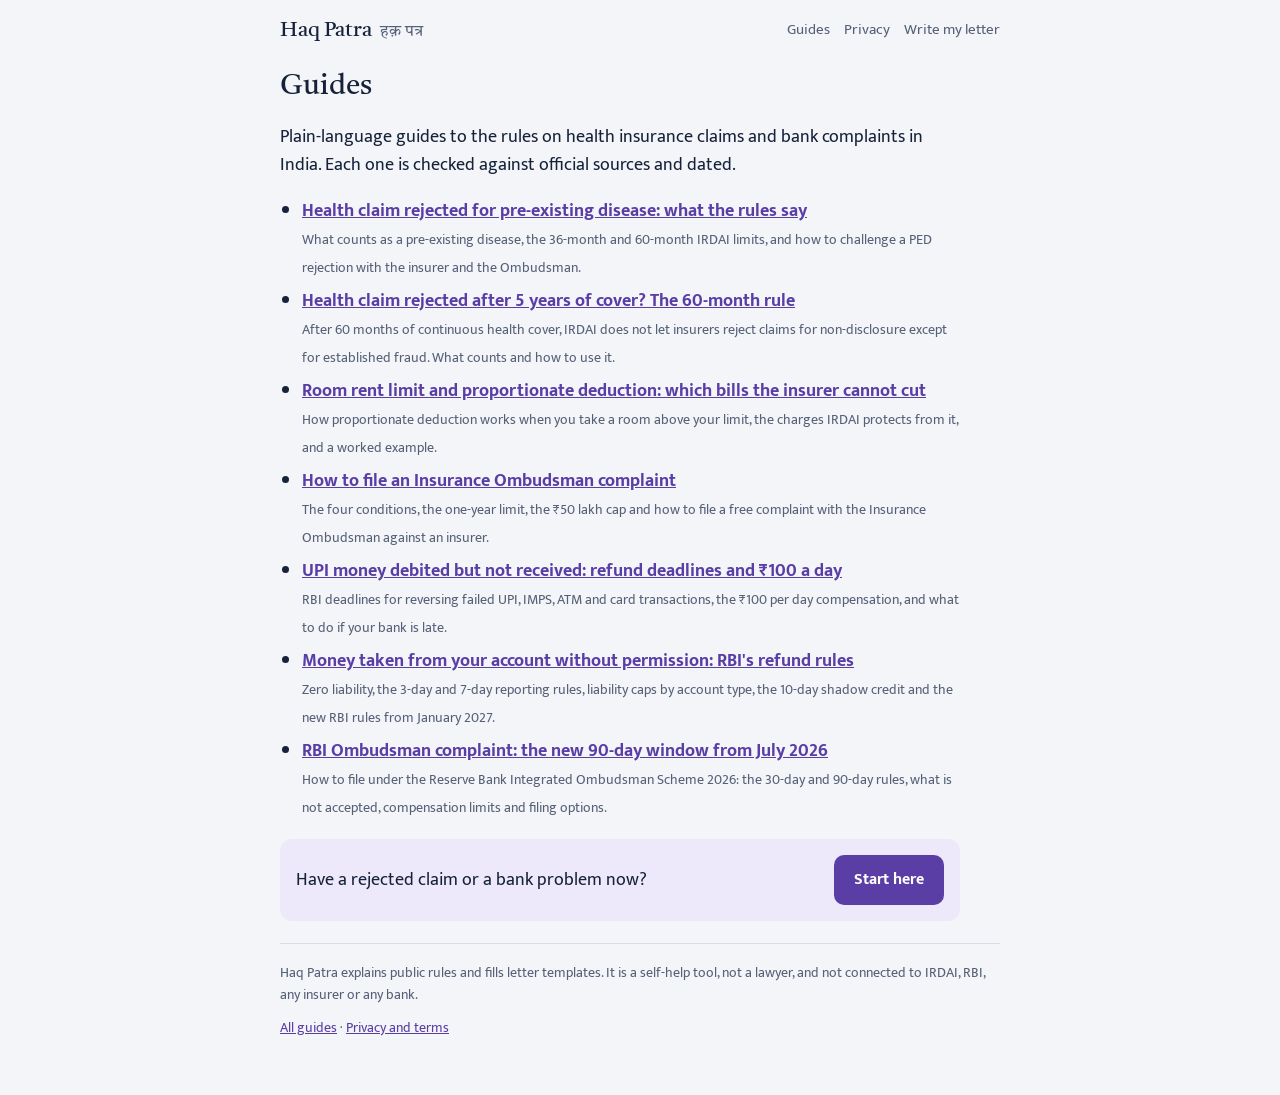
==== public/guides/index.html @ ac9f7f80 "source repo import" ====
<!doctype html>
<html lang="en">
<head>
<meta charset="utf-8">
<meta name="viewport" content="width=device-width, initial-scale=1, viewport-fit=cover">
<title>Haq Patra Guides</title>
<meta name="claude:viewport-fit-sides" content="cover">
<meta name="description" content="Plain-language guides to health insurance claim rejections, the Insurance Ombudsman, failed UPI payments, fraud debits and the RBI Ombudsman in India.">
<link rel="canonical" href="https://haqpatra.pages.dev/guides/">
<meta property="og:title" content="Haq Patra Guides">
<meta property="og:description" content="Plain-language guides to health insurance claim rejections, the Insurance Ombudsman, failed UPI payments, fraud debits and the RBI Ombudsman in India.">
<meta property="og:type" content="article">
<meta property="og:url" content="https://haqpatra.pages.dev/guides/">
<link rel="preconnect" href="https://fonts.googleapis.com">
<link rel="stylesheet" href="https://fonts.googleapis.com/css2?family=Mukta:wght@400;500;700&family=Tiro+Devanagari+Hindi&display=swap">
<link rel="stylesheet" href="../assets/app.css">
<style>
.g{display:flex;flex-direction:column;gap:18px;max-width:68ch}
.g h1{font-size:1.8rem}
.g h2{font-size:1.3rem;margin-top:8px}
.g ul,.g ol{margin:0;padding-left:22px;display:grid;gap:6px}
.g .answer{background:var(--sheet);border:1px solid var(--line);border-left:4px solid var(--stamp);border-radius:8px;padding:14px 16px;display:grid;gap:6px}
.g .cta{background:var(--stamp-soft);border-radius:12px;padding:16px;display:flex;flex-wrap:wrap;gap:12px;align-items:center;justify-content:space-between}
.g blockquote{margin:0;padding:10px 16px;border-left:3px solid var(--line);color:var(--muted)}
.g .tablewrap{overflow-x:auto}
.g table{border-collapse:collapse;width:100%;font-size:.95rem;background:var(--sheet)}
.g th,.g td{border:1px solid var(--line);padding:8px 10px;text-align:left;vertical-align:top}
.g .num td:nth-child(n+2),.g .num th:nth-child(n+2){font-variant-numeric:tabular-nums;white-space:nowrap}
.g .note{font-size:.92rem}
.g .hi{background:var(--sheet);border:1px solid var(--line);border-radius:10px;padding:14px 16px;display:grid;gap:6px}
.g .stampline{font-size:.85rem;color:var(--muted)}
.g .crumbs{font-size:.9rem;color:var(--muted)}
.g .sources ol{font-size:.88rem}
</style>
</head>
<body>
<div class="wrap">
  <div class="topbar">
    <a class="brand" href="../">Haq Patra<small>हक़ पत्र</small></a>
    <nav aria-label="Site"><a href="../guides/">Guides</a><a href="../privacy.html">Privacy</a><a href="../">Write my letter</a></nav>
  </div>
  <main class="g">
    <h1>Guides</h1>
    <p>Plain-language guides to the rules on health insurance claims and bank complaints in India. Each one is checked against official sources and dated.</p>
    <ul><li><a href="pre-existing-disease-claim-rejected.html"><b>Health claim rejected for pre-existing disease: what the rules say</b></a><br><span class="muted small">What counts as a pre-existing disease, the 36-month and 60-month IRDAI limits, and how to challenge a PED rejection with the insurer and the Ombudsman.</span></li><li><a href="claim-rejected-after-5-years.html"><b>Health claim rejected after 5 years of cover? The 60-month rule</b></a><br><span class="muted small">After 60 months of continuous health cover, IRDAI does not let insurers reject claims for non-disclosure except for established fraud. What counts and how to use it.</span></li><li><a href="room-rent-proportionate-deduction.html"><b>Room rent limit and proportionate deduction: which bills the insurer cannot cut</b></a><br><span class="muted small">How proportionate deduction works when you take a room above your limit, the charges IRDAI protects from it, and a worked example.</span></li><li><a href="insurance-ombudsman-complaint.html"><b>How to file an Insurance Ombudsman complaint</b></a><br><span class="muted small">The four conditions, the one-year limit, the ₹50 lakh cap and how to file a free complaint with the Insurance Ombudsman against an insurer.</span></li><li><a href="upi-money-debited-not-credited.html"><b>UPI money debited but not received: refund deadlines and ₹100 a day</b></a><br><span class="muted small">RBI deadlines for reversing failed UPI, IMPS, ATM and card transactions, the ₹100 per day compensation, and what to do if your bank is late.</span></li><li><a href="unauthorised-transaction-refund.html"><b>Money taken from your account without permission: RBI&#x27;s refund rules</b></a><br><span class="muted small">Zero liability, the 3-day and 7-day reporting rules, liability caps by account type, the 10-day shadow credit and the new RBI rules from January 2027.</span></li><li><a href="rbi-ombudsman-complaint.html"><b>RBI Ombudsman complaint: the new 90-day window from July 2026</b></a><br><span class="muted small">How to file under the Reserve Bank Integrated Ombudsman Scheme 2026: the 30-day and 90-day rules, what is not accepted, compensation limits and filing options.</span></li></ul>
    <div class="cta"><p>Have a rejected claim or a bank problem now?</p><a class="btn" href="../index.html">Start here</a></div>
  </main>
  <footer class="fine">
    <p>Haq Patra explains public rules and fills letter templates. It is a self-help tool, not a lawyer, and not connected to IRDAI, RBI, any insurer or any bank.</p>
    <p><a href="../guides/">All guides</a> · <a href="../privacy.html">Privacy and terms</a><span data-contact> · Contact: <span class="contact-email"></span></span></p>
  </footer>
</div>
<script src="../assets/site.js" defer></script>
</body>
</html>
---- public/assets/app.css ----
/* Layout: one calm column like a sheet of letter paper; a violet rubber-stamp accent marks dates and actions */
:root{
  --paper:#F3F5F8; --sheet:#FFFFFF; --ink:#16223A; --muted:#566178; --line:#D7DDE7;
  --stamp:#5A3EA6; --stamp-soft:#EEE9FA; --ok:#1D7246; --ok-soft:#E2F2E9; --warn:#8C5800; --warn-soft:#FBEFD9;
  --stop:#B0261E; --stop-soft:#FBE5E3; --rule:#E8C7C4; --focus:#1A56DB;
  --f-display:"Tiro Devanagari Hindi", Georgia, "Noto Serif Devanagari", serif;
  --f-body:"Mukta","Noto Sans Bengali","Noto Sans Tamil","Noto Sans Telugu","Noto Sans Gujarati","Noto Sans Kannada","Noto Sans Devanagari",system-ui,-apple-system,"Segoe UI",sans-serif;
  --f-mono:"IBM Plex Mono",ui-monospace,Menlo,Consolas,monospace;
}
@media (prefers-color-scheme: dark){:root:not([data-theme="light"]){
  --paper:#0F141D; --sheet:#171E2B; --ink:#E6EAF2; --muted:#9DA6B8; --line:#2C3548;
  --stamp:#B09DF3; --stamp-soft:#262040; --ok:#64C995; --ok-soft:#16291F; --warn:#E4B456; --warn-soft:#2C2312;
  --stop:#F38C83; --stop-soft:#351A19; --rule:#4B2D2D; --focus:#8AB4F8; color-scheme:dark}}
:root[data-theme="dark"]{
  --paper:#0F141D; --sheet:#171E2B; --ink:#E6EAF2; --muted:#9DA6B8; --line:#2C3548;
  --stamp:#B09DF3; --stamp-soft:#262040; --ok:#64C995; --ok-soft:#16291F; --warn:#E4B456; --warn-soft:#2C2312;
  --stop:#F38C83; --stop-soft:#351A19; --rule:#4B2D2D; --focus:#8AB4F8; color-scheme:dark}
*{box-sizing:border-box}
html{-webkit-text-size-adjust:100%}
body{margin:0;background:var(--paper);color:var(--ink);font-family:var(--f-body);font-size:17.5px;line-height:1.6;
  padding-left:max(16px, env(safe-area-inset-left, 0px));padding-right:max(16px, env(safe-area-inset-right, 0px))}
[hidden]{display:none!important}
.wrap{max-width:720px;margin:0 auto;padding-block:14px 56px;display:flex;flex-direction:column;gap:22px}
h1,h2,h3{line-height:1.25;text-wrap:balance;margin:0}
h1{font-family:var(--f-display);font-weight:400;font-size:1.95rem}
h2{font-family:var(--f-display);font-weight:400;font-size:1.5rem}
h3{font-size:1.1rem;font-weight:700}
p{margin:0}
a{color:var(--stamp)}
.sr{position:absolute!important;width:1px;height:1px;overflow:hidden;clip:rect(0 0 0 0);white-space:nowrap}
.muted{color:var(--muted)} .small{font-size:.88rem}
.eyebrow{font-size:.75rem;letter-spacing:.08em;text-transform:uppercase;color:var(--stamp);font-weight:700}
.topbar{display:flex;flex-wrap:wrap;align-items:center;justify-content:space-between;gap:10px 16px}
.brand{font-family:var(--f-display);font-size:1.3rem;color:var(--ink);text-decoration:none;display:flex;align-items:baseline;gap:8px}
.brand small{font-size:1rem;color:var(--muted)}
.topbar nav{display:flex;align-items:center;gap:14px;flex-wrap:wrap}
.topbar nav a{color:var(--muted);text-decoration:none;font-size:.95rem}
.topbar select{font:inherit;font-size:.95rem;padding:6px 10px;border-radius:8px;border:1.5px solid var(--line);background:var(--sheet);color:var(--ink)}
.hero{display:flex;flex-direction:column;gap:12px}
.lead{color:var(--muted);font-size:1.02rem}
.trust{display:flex;flex-wrap:wrap;gap:6px 16px;font-size:.9rem;color:var(--muted)}
.trust span::before{content:"";display:inline-block;width:7px;height:7px;border-radius:50%;background:var(--stamp);margin-right:7px;vertical-align:middle}
.urgent{background:var(--stop-soft);border-radius:10px;padding:12px 14px;font-size:.95rem}
.starts{display:flex;flex-direction:column;gap:12px}
.start{all:unset;box-sizing:border-box;cursor:pointer;display:flex;flex-direction:column;gap:2px;background:var(--sheet);border:1.5px solid var(--line);border-radius:12px;padding:16px 18px;min-height:64px}
.start:hover{border-color:var(--stamp)}
.start-t{font-weight:700;font-size:1.08rem}
.start-d{color:var(--muted);font-size:.93rem}
.start:focus-visible,.choice:focus-visible,.btn:focus-visible,.tab:focus-visible,.linkbtn:focus-visible{outline:3px solid var(--focus);outline-offset:2px}
.check-row{display:flex;gap:10px;align-items:flex-start;font-size:.95rem;cursor:pointer}
.check-row input{width:20px;height:20px;margin-top:3px;accent-color:var(--stamp);flex:none}
.note{background:var(--stamp-soft);border-radius:8px;padding:10px 12px;font-size:.93rem}
.panel{display:flex;flex-direction:column;gap:16px}
.row{display:flex;flex-wrap:wrap;align-items:center;gap:10px}
.row.between{justify-content:space-between}
.row.nav{justify-content:space-between;margin-top:6px}
.btn{all:unset;box-sizing:border-box;cursor:pointer;background:var(--stamp);color:var(--sheet);font-weight:700;padding:12px 20px;border-radius:10px;font-size:1rem;text-align:center;min-height:48px;display:inline-flex;align-items:center;justify-content:center}
.btn.ghost{background:transparent;color:var(--stamp);border:1.5px solid var(--stamp);padding:10.5px 18px}
.btn.small{padding:8px 14px;min-height:40px;font-size:.92rem}
.btn.ghost.small{padding:6.5px 12.5px}
.btn[disabled]{opacity:.55;cursor:progress}
.linkbtn{all:unset;cursor:pointer;color:var(--stamp);text-decoration:underline;font-weight:500}
.linkbtn.small{font-size:.85rem}
.filebtn{align-self:flex-start}
textarea,input,select{font:inherit;font-size:1rem;color:var(--ink);background:var(--sheet);border:1.5px solid var(--line);border-radius:9px;padding:11px 12px;width:100%;min-width:0}
textarea{resize:vertical;line-height:1.5}
input:focus-visible,select:focus-visible,textarea:focus-visible{outline:none;border-color:var(--stamp);box-shadow:0 0 0 3px var(--stamp-soft)}
.consent{border:0;margin:0;padding:0;display:flex;flex-direction:column;gap:8px}
.status{min-height:1.4em;font-size:.95rem;color:var(--muted)}
.hint{font-size:.82rem;color:var(--muted)}
.progress{display:flex;align-items:center;gap:12px;font-size:.85rem;color:var(--muted)}
.progress .bar{flex:1;height:6px;background:var(--line);border-radius:6px;overflow:hidden}
.progress .bar i{display:block;height:100%;background:var(--stamp)}
.choices{display:flex;flex-direction:column;gap:10px}
.choice{all:unset;box-sizing:border-box;cursor:pointer;background:var(--sheet);border:1.5px solid var(--line);border-radius:10px;padding:14px 16px;min-height:52px;font-size:1.02rem}
.choice:hover{border-color:var(--stamp)}
.choice[aria-checked="true"],.choice[aria-pressed="true"]{border-color:var(--stamp);background:var(--stamp-soft);font-weight:700}
.choice.dk{border-style:dashed;color:var(--muted)}
details.where{background:var(--sheet);border:1px solid var(--line);border-radius:10px;padding:10px 14px}
details.where summary{cursor:pointer;color:var(--stamp);font-weight:600}
details.where p{margin-top:8px;font-size:.95rem}
.field{display:flex;flex-direction:column;gap:5px;min-width:0}
.field label{font-weight:600;font-size:.95rem}
.grid{display:grid;grid-template-columns:1fr 1fr;gap:14px}
@media (max-width:560px){.grid{grid-template-columns:1fr}}
.words{font-size:.82rem;color:var(--stamp);min-height:1em}
dl.review{display:grid;grid-template-columns:minmax(0,1fr) minmax(0,1.3fr);gap:8px 14px;margin:0;background:var(--sheet);border:1px solid var(--line);border-radius:10px;padding:14px}
dl.review dt{color:var(--muted);font-size:.9rem}
dl.review dd{margin:0;font-weight:600;overflow-wrap:anywhere}
@media (max-width:480px){dl.review{grid-template-columns:1fr} dl.review dd{margin-bottom:8px}}
.aisum{background:var(--sheet);border:1px solid var(--line);border-left:4px solid var(--stamp);border-radius:8px;padding:12px 14px;display:flex;flex-direction:column;gap:8px}
.checks{display:flex;flex-direction:column;gap:10px}
.check{display:grid;grid-template-columns:auto 1fr;gap:4px 12px;padding:12px 14px;border-radius:10px;background:var(--sheet);border:1px solid var(--line)}
.check .pill{align-self:start;font-size:.7rem;font-weight:700;letter-spacing:.06em;text-transform:uppercase;padding:3px 8px;border-radius:99px;white-space:nowrap}
.check.ok .pill{background:var(--ok-soft);color:var(--ok)} .check.warn .pill{background:var(--warn-soft);color:var(--warn)}
.check.stop .pill{background:var(--stop-soft);color:var(--stop)} .check.info .pill{background:var(--stamp-soft);color:var(--stamp)}
.check p{font-size:.95rem}
.check>div{min-width:0}
.src{font-size:.78rem;color:var(--muted);margin-top:4px}
.src a{color:var(--muted)}
.ladder{list-style:none;margin:0;padding:0;display:flex;flex-direction:column}
.ladder li{display:grid;grid-template-columns:22px 1fr;gap:12px;position:relative;padding-bottom:16px}
.ladder li>div{min-width:0}
.ladder li::before{content:"";position:absolute;left:10px;top:22px;bottom:0;width:2px;background:var(--line)}
.ladder li:last-child::before{display:none}
.dot{width:22px;height:22px;border-radius:50%;border:2px solid var(--line);background:var(--sheet);margin-top:3px}
.ladder li.done .dot{background:var(--ok);border-color:var(--ok)}
.ladder li.now .dot{border-color:var(--stamp);background:var(--stamp-soft);box-shadow:0 0 0 4px var(--stamp-soft)}
.ladder li.missed .dot{border-color:var(--stop);background:var(--stop-soft)}
.step-t{font-weight:700}
.step-d{font-size:.92rem;color:var(--muted)}
.stamp{display:inline-block;font-family:var(--f-mono);font-size:.8rem;font-weight:500;color:var(--stamp);border:1.5px solid var(--stamp);border-radius:4px;padding:0 6px;margin-left:4px;transform:rotate(-1deg);white-space:nowrap}
.ladder li.missed .stamp{color:var(--stop);border-color:var(--stop)}
.ladder li.done .stamp{color:var(--ok);border-color:var(--ok)}
.cal{display:block;font-size:.85rem;margin-top:4px}
.cards{display:grid;grid-template-columns:1fr;gap:12px}
.ccard{background:var(--sheet);border:1px solid var(--line);border-radius:12px;padding:14px 16px;display:flex;flex-direction:column;gap:6px;min-width:0}
.cstep{font-size:.72rem;letter-spacing:.08em;text-transform:uppercase;color:var(--stamp);font-weight:700}
.cl{display:grid;grid-template-columns:7.5em 1fr auto;gap:8px;font-size:.93rem;align-items:baseline}
.cl-l{color:var(--muted)}
.cl-v{overflow-wrap:anywhere;min-width:0}
@media (max-width:420px){.cl{grid-template-columns:1fr auto}.cl-l{grid-column:1/-1;font-size:.8rem}}
.verified{font-size:.78rem;color:var(--ok)}
.tabs{display:flex;flex-wrap:wrap;gap:6px}
.tab{all:unset;cursor:pointer;font-size:.92rem;padding:7px 12px;border-radius:99px;border:1.5px solid var(--line);background:var(--sheet)}
.tab[aria-selected="true"]{border-color:var(--stamp);color:var(--stamp);font-weight:700}
.tag{font-size:.68rem;font-weight:700;letter-spacing:.05em;text-transform:uppercase;margin-left:6px;color:var(--ok)}
.lang{display:inline-flex;border:1.5px solid var(--line);border-radius:99px;overflow:hidden}
.lang button{all:unset;cursor:pointer;padding:6px 14px;font-size:.92rem}
.lang button[aria-pressed="true"]{background:var(--stamp);color:var(--sheet);font-weight:700}
.sheet{background:var(--sheet);border:1px solid var(--line);border-radius:4px;padding:24px 20px 24px 32px;position:relative;box-shadow:0 10px 24px -20px rgba(22,34,58,.4);overflow-x:auto}
.sheet::before{content:"";position:absolute;left:18px;top:0;bottom:0;width:1.5px;background:var(--rule)}
.letter{white-space:pre-wrap;overflow-wrap:anywhere;font-size:.97rem;line-height:1.65;margin:0;font-family:var(--f-body)}
.ad-slot{min-height:100px;display:flex;flex-direction:column;gap:4px}
.ad-label{font-size:.7rem;letter-spacing:.08em;text-transform:uppercase;color:var(--muted)}
footer.fine{border-top:1px solid var(--line);padding-top:18px;display:flex;flex-direction:column;gap:10px;font-size:.88rem;color:var(--muted)}
footer.fine ul{margin:0;padding-left:18px;display:grid;gap:4px}
@media print{
  body{background:#fff;padding:0}
  .topbar,footer,.ad-slot,#app>section>*:not(.sheet){display:none!important}
  .sheet{border:0;box-shadow:none;padding:0}
  .sheet::before{display:none}
}
@media (prefers-reduced-motion:no-preference){.start,.choice,.tab,.btn{transition:border-color .15s,background .15s}}
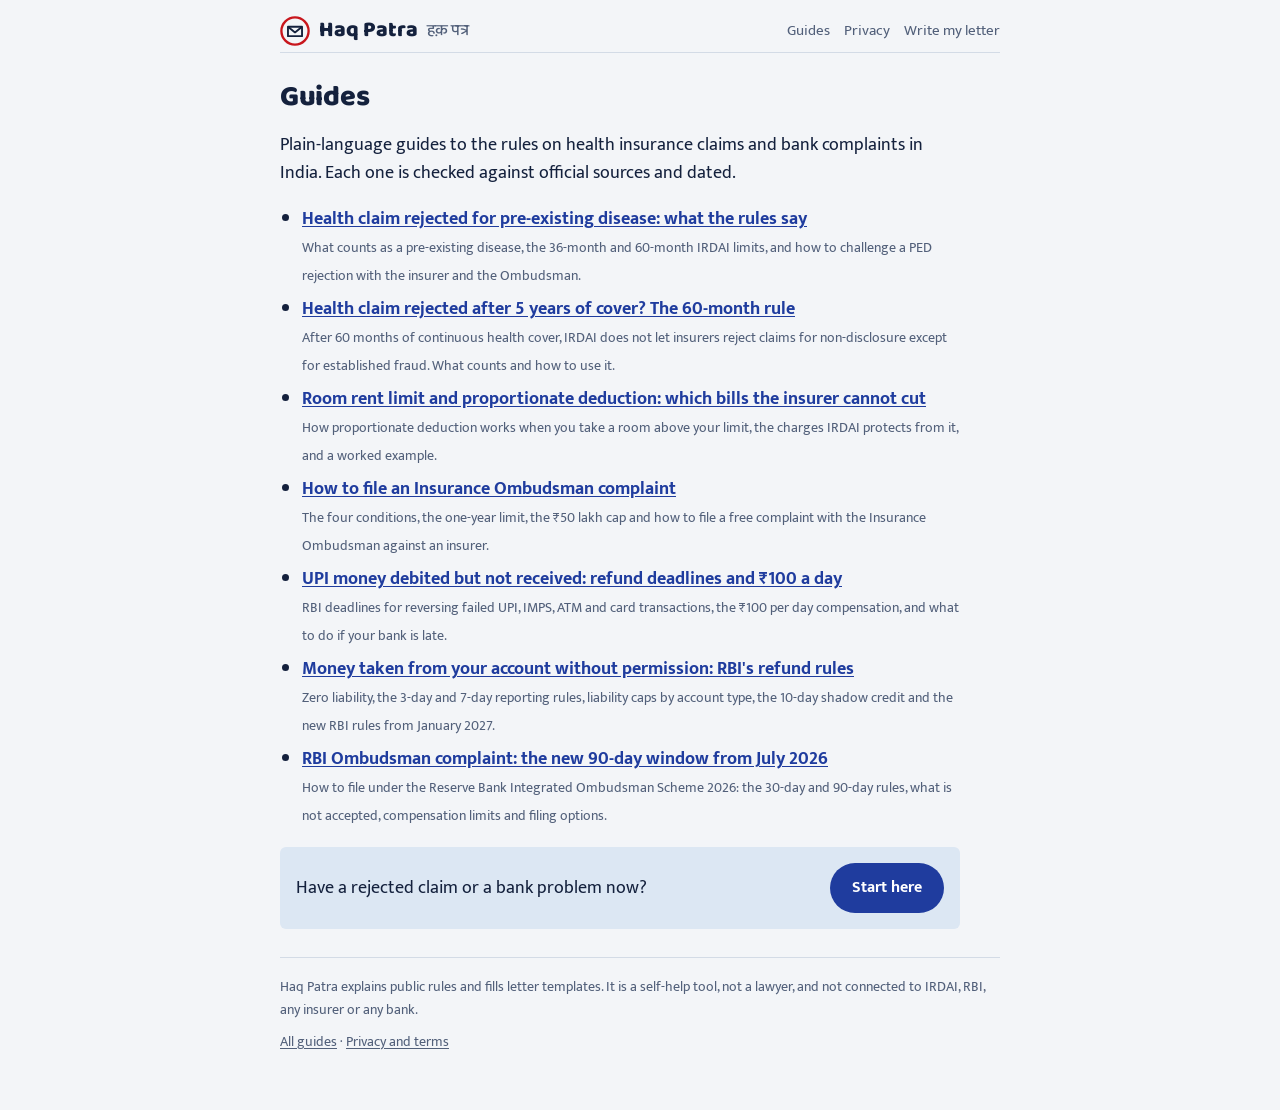
==== commit 58a6ef2d: "New look: Inland-letter start sheet, postmark, royal-ink buttons, Baloo 2 headings, sticky question " ====
--- a/public/guides/index.html
+++ b/public/guides/index.html
@@ -11,8 +11,8 @@
 <meta property="og:description" content="Plain-language guides to health insurance claim rejections, the Insurance Ombudsman, failed UPI payments, fraud debits and the RBI Ombudsman in India.">
 <meta property="og:type" content="article">
 <meta property="og:url" content="https://haqpatra.pages.dev/guides/">
-<link rel="preconnect" href="https://fonts.googleapis.com">
-<link rel="stylesheet" href="https://fonts.googleapis.com/css2?family=Mukta:wght@400;500;700&family=Tiro+Devanagari+Hindi&display=swap">
+<link rel="preconnect" href="https://fonts.googleapis.com"><link rel="preconnect" href="https://fonts.gstatic.com" crossorigin>
+<link rel="stylesheet" href="https://fonts.googleapis.com/css2?family=Baloo+2:wght@500;700;800&family=Mukta:wght@400;500;700&family=Tiro+Devanagari+Hindi&display=swap">
 <link rel="stylesheet" href="../assets/app.css">
 <style>
 .g{display:flex;flex-direction:column;gap:18px;max-width:68ch}
@@ -20,7 +20,7 @@
 .g h2{font-size:1.3rem;margin-top:8px}
 .g ul,.g ol{margin:0;padding-left:22px;display:grid;gap:6px}
 .g .answer{background:var(--sheet);border:1px solid var(--line);border-left:4px solid var(--stamp);border-radius:8px;padding:14px 16px;display:grid;gap:6px}
-.g .cta{background:var(--stamp-soft);border-radius:12px;padding:16px;display:flex;flex-wrap:wrap;gap:12px;align-items:center;justify-content:space-between}
+.g .cta{background:var(--inland);border-radius:6px;padding:16px;display:flex;flex-wrap:wrap;gap:12px;align-items:center;justify-content:space-between}
 .g blockquote{margin:0;padding:10px 16px;border-left:3px solid var(--line);color:var(--muted)}
 .g .tablewrap{overflow-x:auto}
 .g table{border-collapse:collapse;width:100%;font-size:.95rem;background:var(--sheet)}
@@ -36,7 +36,7 @@
 <body>
 <div class="wrap">
   <div class="topbar">
-    <a class="brand" href="../">Haq Patra<small>हक़ पत्र</small></a>
+    <a class="brand" href="../"><svg class="mark" viewBox="0 0 32 32" aria-hidden="true"><circle cx="16" cy="16" r="14.5" fill="none" stroke="#C8161D" stroke-width="2.5"/><path d="M8.5 11.5h15v10h-15z" fill="none" stroke="currentColor" stroke-width="2" stroke-linejoin="round"/><path d="M8.5 11.5l7.5 6 7.5-6" fill="none" stroke="currentColor" stroke-width="2" stroke-linejoin="round"/></svg>Haq Patra<small>हक़ पत्र</small></a>
     <nav aria-label="Site"><a href="../guides/">Guides</a><a href="../privacy.html">Privacy</a><a href="../">Write my letter</a></nav>
   </div>
   <main class="g">
--- a/public/assets/app.css
+++ b/public/assets/app.css
@@ -1,144 +1,230 @@
-/* Layout: one calm column like a sheet of letter paper; a violet rubber-stamp accent marks dates and actions */
+/* Haq Patra look: Indian post. The start options sit on a pale-blue Inland Letter sheet with a red postmark;
+   actions are in royal fountain-pen ink; red is kept for postmarks, deadlines and fraud only. */
 :root{
-  --paper:#F3F5F8; --sheet:#FFFFFF; --ink:#16223A; --muted:#566178; --line:#D7DDE7;
-  --stamp:#5A3EA6; --stamp-soft:#EEE9FA; --ok:#1D7246; --ok-soft:#E2F2E9; --warn:#8C5800; --warn-soft:#FBEFD9;
-  --stop:#B0261E; --stop-soft:#FBE5E3; --rule:#E8C7C4; --focus:#1A56DB;
-  --f-display:"Tiro Devanagari Hindi", Georgia, "Noto Serif Devanagari", serif;
+  --paper:#F3F5F8; --sheet:#FFFFFF; --ink:#14213D; --muted:#52607A; --line:#D3DBE6; --line-2:#B9C6D8;
+  --inland:#DCE7F3; --inland-edge:#9FB7D3;
+  --act:#1F3C9E; --act-ink:#FFFFFF; --act-soft:#E4E9F8; --post:#C8161D; --post-soft:#FCE6E5;
+  --ok:#17693F; --ok-soft:#E1F1E7; --warn:#8A5200; --warn-soft:#FBEDD6; --stop:#B3151B; --stop-soft:#FCE6E5;
+  --stamp:var(--act); --stamp-soft:var(--act-soft); --rule:#EAB9B6; --focus:#F0A400;
+  --f-display:"Baloo 2","Baloo Da 2","Baloo Thambi 2","Baloo Tammudu 2","Baloo Bhai 2","Baloo Tamma 2","Mukta",system-ui,sans-serif;
   --f-body:"Mukta","Noto Sans Bengali","Noto Sans Tamil","Noto Sans Telugu","Noto Sans Gujarati","Noto Sans Kannada","Noto Sans Devanagari",system-ui,-apple-system,"Segoe UI",sans-serif;
-  --f-mono:"IBM Plex Mono",ui-monospace,Menlo,Consolas,monospace;
+  --f-letter:"Tiro Devanagari Hindi",Georgia,"Noto Serif Devanagari",serif;
+  --shadow:0 1px 0 rgba(20,33,61,.04),0 12px 28px -18px rgba(20,33,61,.35);
 }
 @media (prefers-color-scheme: dark){:root:not([data-theme="light"]){
-  --paper:#0F141D; --sheet:#171E2B; --ink:#E6EAF2; --muted:#9DA6B8; --line:#2C3548;
-  --stamp:#B09DF3; --stamp-soft:#262040; --ok:#64C995; --ok-soft:#16291F; --warn:#E4B456; --warn-soft:#2C2312;
-  --stop:#F38C83; --stop-soft:#351A19; --rule:#4B2D2D; --focus:#8AB4F8; color-scheme:dark}}
+  --paper:#0D1524; --sheet:#152036; --ink:#E7ECF5; --muted:#A1ADC4; --line:#28354F; --line-2:#3A4968;
+  --inland:#1A2A44; --inland-edge:#3C5578;
+  --act:#9DB4FF; --act-ink:#0D1524; --act-soft:#1F2C52; --post:#FF7A72; --post-soft:#3A1C20;
+  --ok:#6BCB98; --ok-soft:#14291E; --warn:#EDBA5A; --warn-soft:#2E2412; --stop:#FF8A82; --stop-soft:#3A1C20; --rule:#5A2E32;
+  --shadow:0 12px 28px -18px rgba(0,0,0,.8); color-scheme:dark}}
 :root[data-theme="dark"]{
-  --paper:#0F141D; --sheet:#171E2B; --ink:#E6EAF2; --muted:#9DA6B8; --line:#2C3548;
-  --stamp:#B09DF3; --stamp-soft:#262040; --ok:#64C995; --ok-soft:#16291F; --warn:#E4B456; --warn-soft:#2C2312;
-  --stop:#F38C83; --stop-soft:#351A19; --rule:#4B2D2D; --focus:#8AB4F8; color-scheme:dark}
+  --paper:#0D1524; --sheet:#152036; --ink:#E7ECF5; --muted:#A1ADC4; --line:#28354F; --line-2:#3A4968;
+  --inland:#1A2A44; --inland-edge:#3C5578;
+  --act:#9DB4FF; --act-ink:#0D1524; --act-soft:#1F2C52; --post:#FF7A72; --post-soft:#3A1C20;
+  --ok:#6BCB98; --ok-soft:#14291E; --warn:#EDBA5A; --warn-soft:#2E2412; --stop:#FF8A82; --stop-soft:#3A1C20; --rule:#5A2E32;
+  --shadow:0 12px 28px -18px rgba(0,0,0,.8); color-scheme:dark}
+
 *{box-sizing:border-box}
 html{-webkit-text-size-adjust:100%}
 body{margin:0;background:var(--paper);color:var(--ink);font-family:var(--f-body);font-size:17.5px;line-height:1.6;
   padding-left:max(16px, env(safe-area-inset-left, 0px));padding-right:max(16px, env(safe-area-inset-right, 0px))}
 [hidden]{display:none!important}
-.wrap{max-width:720px;margin:0 auto;padding-block:14px 56px;display:flex;flex-direction:column;gap:22px}
-h1,h2,h3{line-height:1.25;text-wrap:balance;margin:0}
-h1{font-family:var(--f-display);font-weight:400;font-size:1.95rem}
-h2{font-family:var(--f-display);font-weight:400;font-size:1.5rem}
-h3{font-size:1.1rem;font-weight:700}
+.wrap{max-width:720px;margin:0 auto;padding-block:10px 56px;display:flex;flex-direction:column;gap:24px}
+h1,h2,h3{line-height:1.2;text-wrap:balance;margin:0;font-family:var(--f-display)}
+h1{font-weight:800;font-size:clamp(1.55rem,4.6vw + .5rem,2.6rem);letter-spacing:-.01em;line-height:1.12}
+h2{font-weight:700;font-size:clamp(1.4rem,4.6vw,1.75rem)}
+h3{font-weight:700;font-size:1.2rem}
 p{margin:0}
-a{color:var(--stamp)}
+a{color:var(--act);text-underline-offset:2px}
 .sr{position:absolute!important;width:1px;height:1px;overflow:hidden;clip:rect(0 0 0 0);white-space:nowrap}
 .muted{color:var(--muted)} .small{font-size:.88rem}
-.eyebrow{font-size:.75rem;letter-spacing:.08em;text-transform:uppercase;color:var(--stamp);font-weight:700}
-.topbar{display:flex;flex-wrap:wrap;align-items:center;justify-content:space-between;gap:10px 16px}
-.brand{font-family:var(--f-display);font-size:1.3rem;color:var(--ink);text-decoration:none;display:flex;align-items:baseline;gap:8px}
-.brand small{font-size:1rem;color:var(--muted)}
+.eyebrow{font-family:var(--f-display);font-size:.95rem;color:var(--muted);font-weight:700}
+:focus-visible{outline:3px solid var(--focus);outline-offset:2px}
+
+/* top bar */
+.topbar{display:flex;flex-wrap:wrap;align-items:center;justify-content:space-between;gap:10px 16px;padding-block:6px;border-bottom:1px solid var(--line)}
+.brand{font-family:var(--f-display);font-weight:800;font-size:1.35rem;color:var(--ink);text-decoration:none;display:flex;align-items:center;gap:9px;line-height:1}
+.brand small{font-family:var(--f-display);font-weight:500;font-size:1rem;color:var(--muted)}
+.brand .mark{width:30px;height:30px;flex:none}
 .topbar nav{display:flex;align-items:center;gap:14px;flex-wrap:wrap}
 .topbar nav a{color:var(--muted);text-decoration:none;font-size:.95rem}
-.topbar select{font:inherit;font-size:.95rem;padding:6px 10px;border-radius:8px;border:1.5px solid var(--line);background:var(--sheet);color:var(--ink)}
+.topbar nav a:hover{color:var(--ink)}
+@media (max-width:520px){.topbar{flex-wrap:nowrap}.topbar nav a{display:none}}
+.topbar select{font:inherit;font-size:.95rem;font-weight:500;padding:6px 30px 6px 12px;border-radius:99px;border:1.5px solid var(--line-2);background:var(--sheet);color:var(--ink);width:auto;
+  appearance:none;-webkit-appearance:none;background-image:linear-gradient(45deg,transparent 50%,var(--muted) 50%),linear-gradient(135deg,var(--muted) 50%,transparent 50%);
+  background-position:calc(100% - 15px) 55%,calc(100% - 10px) 55%;background-size:5px 5px;background-repeat:no-repeat}
+
+/* home */
+#app{display:flex;flex-direction:column;gap:22px;min-width:0}
+.sos{display:flex;flex-wrap:wrap;align-items:center;justify-content:space-between;gap:8px 14px;border:1.5px solid var(--post);background:var(--post-soft);border-radius:12px;padding:10px 12px 10px 14px;font-size:.95rem}
+.sos{flex-wrap:nowrap}
+.sos p{flex:1 1 0;min-width:0;line-height:1.4}
+.sos b{color:var(--stop)}
+.sos a.call{flex:none;display:inline-flex;align-items:center;gap:8px;background:var(--post);color:#fff;text-decoration:none;font-weight:700;border-radius:99px;padding:8px 16px;min-height:44px;font-size:1rem}
+.sos a.call svg{width:18px;height:18px}
 .hero{display:flex;flex-direction:column;gap:12px}
-.lead{color:var(--muted);font-size:1.02rem}
-.trust{display:flex;flex-wrap:wrap;gap:6px 16px;font-size:.9rem;color:var(--muted)}
-.trust span::before{content:"";display:inline-block;width:7px;height:7px;border-radius:50%;background:var(--stamp);margin-right:7px;vertical-align:middle}
-.urgent{background:var(--stop-soft);border-radius:10px;padding:12px 14px;font-size:.95rem}
-.starts{display:flex;flex-direction:column;gap:12px}
-.start{all:unset;box-sizing:border-box;cursor:pointer;display:flex;flex-direction:column;gap:2px;background:var(--sheet);border:1.5px solid var(--line);border-radius:12px;padding:16px 18px;min-height:64px}
-.start:hover{border-color:var(--stamp)}
-.start-t{font-weight:700;font-size:1.08rem}
-.start-d{color:var(--muted);font-size:.93rem}
+.lead{color:var(--muted);font-size:1rem;max-width:62ch}
+.trust{display:flex;flex-wrap:wrap;gap:6px 18px;font-size:.92rem;color:var(--ink);list-style:none;margin:0;padding:0}
+.trust li{display:flex;align-items:center;gap:7px}
+.trust svg{width:16px;height:16px;color:var(--ok);flex:none}
+
+/* the inland letter sheet that holds the three ways to start */
+.inland{position:relative;background:var(--inland);border-radius:6px;padding:26px 16px 18px;margin-top:6px;box-shadow:var(--shadow)}
+.inland::before{content:"";position:absolute;left:10px;right:10px;top:8px;border-top:2px dashed var(--inland-edge)}
+.inland h2{font-size:1.3rem;padding-right:96px;margin-bottom:14px}
+.postmark{position:absolute;top:-14px;right:10px;width:104px;height:104px;color:var(--post);transform:rotate(-12deg);pointer-events:none}
+.postmark svg{width:100%;height:100%;overflow:visible}
+.starts{display:flex;flex-direction:column;gap:10px}
+.start{all:unset;box-sizing:border-box;cursor:pointer;display:grid;grid-template-columns:44px 1fr 18px;align-items:center;gap:14px;background:var(--sheet);border:1.5px solid transparent;border-radius:10px;padding:14px 14px;min-height:72px;box-shadow:0 1px 0 var(--inland-edge)}
+.start:hover{border-color:var(--act)}
+.start .ic{width:44px;height:44px;border-radius:50%;background:var(--act-soft);color:var(--act);display:grid;place-items:center}
+.start .ic svg{width:22px;height:22px}
+.start .go{width:18px;height:18px;color:var(--muted)}
+.start-t{display:block;font-family:var(--f-display);font-weight:700;font-size:1.15rem;line-height:1.25}
+.start-d{display:block;color:var(--muted);font-size:.92rem;line-height:1.4;margin-top:2px}
 .start:focus-visible,.choice:focus-visible,.btn:focus-visible,.tab:focus-visible,.linkbtn:focus-visible{outline:3px solid var(--focus);outline-offset:2px}
+.helper{margin-top:12px}
 .check-row{display:flex;gap:10px;align-items:flex-start;font-size:.95rem;cursor:pointer}
-.check-row input{width:20px;height:20px;margin-top:3px;accent-color:var(--stamp);flex:none}
-.note{background:var(--stamp-soft);border-radius:8px;padding:10px 12px;font-size:.93rem}
-.panel{display:flex;flex-direction:column;gap:16px}
+.check-row input{width:20px;height:20px;margin-top:3px;accent-color:var(--act);flex:none}
+.note{background:var(--act-soft);border-radius:10px;padding:10px 14px;font-size:.93rem}
+
+/* panels, buttons, fields */
+.panel{display:flex;flex-direction:column;gap:18px}
 .row{display:flex;flex-wrap:wrap;align-items:center;gap:10px}
 .row.between{justify-content:space-between}
-.row.nav{justify-content:space-between;margin-top:6px}
-.btn{all:unset;box-sizing:border-box;cursor:pointer;background:var(--stamp);color:var(--sheet);font-weight:700;padding:12px 20px;border-radius:10px;font-size:1rem;text-align:center;min-height:48px;display:inline-flex;align-items:center;justify-content:center}
-.btn.ghost{background:transparent;color:var(--stamp);border:1.5px solid var(--stamp);padding:10.5px 18px}
-.btn.small{padding:8px 14px;min-height:40px;font-size:.92rem}
-.btn.ghost.small{padding:6.5px 12.5px}
+.row.nav{justify-content:space-between;margin-top:4px}
+.btn{all:unset;box-sizing:border-box;cursor:pointer;background:var(--act);color:var(--act-ink);font-weight:700;padding:12px 22px;border-radius:99px;font-size:1.02rem;text-align:center;min-height:50px;display:inline-flex;align-items:center;justify-content:center;gap:8px}
+.btn:hover{filter:brightness(1.08)}
+.btn.ghost{background:var(--sheet);color:var(--act);border:1.5px solid var(--line-2);padding:10.5px 20px}
+.btn.ghost:hover{border-color:var(--act);filter:none}
+.btn.small{padding:8px 15px;min-height:40px;font-size:.92rem}
+.btn.ghost.small{padding:6.5px 13.5px}
 .btn[disabled]{opacity:.55;cursor:progress}
-.linkbtn{all:unset;cursor:pointer;color:var(--stamp);text-decoration:underline;font-weight:500}
+.linkbtn{all:unset;cursor:pointer;color:var(--act);text-decoration:underline;text-underline-offset:2px;font-weight:500}
 .linkbtn.small{font-size:.85rem}
+.back{align-self:flex-start;text-decoration:none;color:var(--muted)}
 .filebtn{align-self:flex-start}
-textarea,input,select{font:inherit;font-size:1rem;color:var(--ink);background:var(--sheet);border:1.5px solid var(--line);border-radius:9px;padding:11px 12px;width:100%;min-width:0}
+.drop{border:2px dashed var(--line-2);border-radius:14px;background:var(--sheet);padding:22px 16px;display:flex;flex-direction:column;align-items:center;gap:10px;text-align:center}
+.drop svg{width:36px;height:36px;color:var(--act)}
+textarea,input,select{font:inherit;font-size:1rem;color:var(--ink);background:var(--sheet);border:1.5px solid var(--line-2);border-radius:10px;padding:12px 13px;width:100%;min-width:0}
 textarea{resize:vertical;line-height:1.5}
-input:focus-visible,select:focus-visible,textarea:focus-visible{outline:none;border-color:var(--stamp);box-shadow:0 0 0 3px var(--stamp-soft)}
+input:focus-visible,select:focus-visible,textarea:focus-visible{outline:none;border-color:var(--act);box-shadow:0 0 0 3px var(--act-soft)}
 .consent{border:0;margin:0;padding:0;display:flex;flex-direction:column;gap:8px}
 .status{min-height:1.4em;font-size:.95rem;color:var(--muted)}
 .hint{font-size:.82rem;color:var(--muted)}
-.progress{display:flex;align-items:center;gap:12px;font-size:.85rem;color:var(--muted)}
+
+/* one question per screen */
+.progress{display:flex;align-items:center;gap:12px;font-size:.88rem;color:var(--muted);font-weight:500}
 .progress .bar{flex:1;height:6px;background:var(--line);border-radius:6px;overflow:hidden}
-.progress .bar i{display:block;height:100%;background:var(--stamp)}
+.progress .bar i{display:block;height:100%;background:var(--act);border-radius:6px}
+.q h2{font-size:clamp(1.5rem,5.2vw,1.9rem)}
 .choices{display:flex;flex-direction:column;gap:10px}
-.choice{all:unset;box-sizing:border-box;cursor:pointer;background:var(--sheet);border:1.5px solid var(--line);border-radius:10px;padding:14px 16px;min-height:52px;font-size:1.02rem}
-.choice:hover{border-color:var(--stamp)}
-.choice[aria-checked="true"],.choice[aria-pressed="true"]{border-color:var(--stamp);background:var(--stamp-soft);font-weight:700}
-.choice.dk{border-style:dashed;color:var(--muted)}
-details.where{background:var(--sheet);border:1px solid var(--line);border-radius:10px;padding:10px 14px}
-details.where summary{cursor:pointer;color:var(--stamp);font-weight:600}
-details.where p{margin-top:8px;font-size:.95rem}
+.choice{all:unset;box-sizing:border-box;cursor:pointer;display:flex;align-items:center;gap:14px;background:var(--sheet);border:1.5px solid var(--line);border-radius:12px;padding:14px 16px;min-height:56px;font-size:1.04rem;line-height:1.35}
+.choice::before{content:"";flex:none;width:20px;height:20px;border-radius:50%;border:2px solid var(--line-2);background:var(--sheet)}
+.choice:hover{border-color:var(--act)}
+.choice[aria-checked="true"],.choice[aria-pressed="true"]{border-color:var(--act);background:var(--act-soft);font-weight:700}
+.choice[aria-checked="true"]::before,.choice[aria-pressed="true"]::before{border-color:var(--act);background:var(--act);box-shadow:inset 0 0 0 3px var(--sheet)}
+.choice.dk{background:transparent;border-style:dashed;color:var(--muted)}
+.panel>.choice.dk{align-self:flex-start}
+details.where{border-left:3px solid var(--act);padding:2px 0 2px 12px}
+details.where summary{cursor:pointer;color:var(--act);font-weight:600}
+details.where p{margin-top:6px;font-size:.95rem}
 .field{display:flex;flex-direction:column;gap:5px;min-width:0}
 .field label{font-weight:600;font-size:.95rem}
 .grid{display:grid;grid-template-columns:1fr 1fr;gap:14px}
 @media (max-width:560px){.grid{grid-template-columns:1fr}}
-.words{font-size:.82rem;color:var(--stamp);min-height:1em}
-dl.review{display:grid;grid-template-columns:minmax(0,1fr) minmax(0,1.3fr);gap:8px 14px;margin:0;background:var(--sheet);border:1px solid var(--line);border-radius:10px;padding:14px}
-dl.review dt{color:var(--muted);font-size:.9rem}
+.words{font-size:.82rem;color:var(--act);min-height:1em}
+@media (max-width:640px){
+  .q .row.nav,.review-panel .row.nav{position:sticky;bottom:0;z-index:2;margin-inline:-16px;padding:10px 16px calc(10px + env(safe-area-inset-bottom,0px));background:var(--paper);border-top:1px solid var(--line);flex-wrap:nowrap}
+  .q .row.nav .btn,.review-panel .row.nav .btn{flex:1}
+}
+
+/* review */
+dl.review{display:grid;grid-template-columns:minmax(0,1fr) minmax(0,1.3fr);gap:0;margin:0;background:var(--sheet);border:1px solid var(--line);border-radius:12px;overflow:hidden}
+dl.review dt,dl.review dd{padding:10px 14px;border-top:1px solid var(--line)}
+dl.review dt:first-of-type,dl.review dt:first-of-type+dd{border-top:0}
+dl.review dt{color:var(--muted);font-size:.92rem}
 dl.review dd{margin:0;font-weight:600;overflow-wrap:anywhere}
-@media (max-width:480px){dl.review{grid-template-columns:1fr} dl.review dd{margin-bottom:8px}}
-.aisum{background:var(--sheet);border:1px solid var(--line);border-left:4px solid var(--stamp);border-radius:8px;padding:12px 14px;display:flex;flex-direction:column;gap:8px}
+@media (max-width:480px){dl.review{grid-template-columns:1fr} dl.review dd{border-top:0;padding-top:0}}
+.aisum{background:var(--sheet);border:1px solid var(--line);border-left:4px solid var(--act);border-radius:10px;padding:12px 14px;display:flex;flex-direction:column;gap:8px}
+
+/* result: what the rules say */
+.result h3{margin-top:10px;font-size:1.3rem}
 .checks{display:flex;flex-direction:column;gap:10px}
-.check{display:grid;grid-template-columns:auto 1fr;gap:4px 12px;padding:12px 14px;border-radius:10px;background:var(--sheet);border:1px solid var(--line)}
-.check .pill{align-self:start;font-size:.7rem;font-weight:700;letter-spacing:.06em;text-transform:uppercase;padding:3px 8px;border-radius:99px;white-space:nowrap}
-.check.ok .pill{background:var(--ok-soft);color:var(--ok)} .check.warn .pill{background:var(--warn-soft);color:var(--warn)}
-.check.stop .pill{background:var(--stop-soft);color:var(--stop)} .check.info .pill{background:var(--stamp-soft);color:var(--stamp)}
-.check p{font-size:.95rem}
+.check{display:grid;grid-template-columns:auto 1fr;gap:4px 12px;padding:14px 14px 14px 12px;border-radius:12px;background:var(--sheet);border:1px solid var(--line);border-left:5px solid var(--line-2)}
+.check .pill{align-self:start;justify-self:start;display:inline-flex;align-items:center;gap:6px;font-size:.8rem;font-weight:700;padding:3px 10px 3px 6px;border-radius:99px;white-space:nowrap}
+.check .pill::before{content:"";width:14px;height:14px;border-radius:50%;background:currentColor;flex:none;
+  -webkit-mask:var(--ico) center/contain no-repeat;mask:var(--ico) center/contain no-repeat}
+.check.ok{border-left-color:var(--ok)} .check.ok .pill{background:var(--ok-soft);color:var(--ok);--ico:url("data:image/svg+xml,%3Csvg xmlns='http://www.w3.org/2000/svg' viewBox='0 0 16 16'%3E%3Cpath d='M3 8.5l3 3 7-7' fill='none' stroke='%23000' stroke-width='2.4' stroke-linecap='round' stroke-linejoin='round'/%3E%3C/svg%3E")}
+.check.warn{border-left-color:var(--warn)} .check.warn .pill{background:var(--warn-soft);color:var(--warn);--ico:url("data:image/svg+xml,%3Csvg xmlns='http://www.w3.org/2000/svg' viewBox='0 0 16 16'%3E%3Cpath d='M8 3v6.5' stroke='%23000' stroke-width='2.6' stroke-linecap='round'/%3E%3Ccircle cx='8' cy='13' r='1.6'/%3E%3C/svg%3E")}
+.check.stop{border-left-color:var(--stop)} .check.stop .pill{background:var(--stop-soft);color:var(--stop);--ico:url("data:image/svg+xml,%3Csvg xmlns='http://www.w3.org/2000/svg' viewBox='0 0 16 16'%3E%3Ccircle cx='8' cy='8' r='6' fill='none' stroke='%23000' stroke-width='2.2'/%3E%3Cpath d='M8 4.5V8l2.4 1.6' fill='none' stroke='%23000' stroke-width='2.2' stroke-linecap='round'/%3E%3C/svg%3E")}
+.check.info{border-left-color:var(--act)} .check.info .pill{background:var(--act-soft);color:var(--act);--ico:url("data:image/svg+xml,%3Csvg xmlns='http://www.w3.org/2000/svg' viewBox='0 0 16 16'%3E%3Ccircle cx='8' cy='3.6' r='1.6'/%3E%3Cpath d='M8 7v6.5' stroke='%23000' stroke-width='2.6' stroke-linecap='round'/%3E%3C/svg%3E")}
+.check p{font-size:.96rem}
+.check b{font-size:1.02rem}
 .check>div{min-width:0}
-.src{font-size:.78rem;color:var(--muted);margin-top:4px}
+@media (max-width:420px){.check{grid-template-columns:1fr}}
+.src{font-size:.8rem;color:var(--muted);margin-top:6px}
 .src a{color:var(--muted)}
+
+/* result: steps and dates */
 .ladder{list-style:none;margin:0;padding:0;display:flex;flex-direction:column}
-.ladder li{display:grid;grid-template-columns:22px 1fr;gap:12px;position:relative;padding-bottom:16px}
+.ladder li{display:grid;grid-template-columns:24px 1fr;gap:14px;position:relative;padding-bottom:18px}
 .ladder li>div{min-width:0}
-.ladder li::before{content:"";position:absolute;left:10px;top:22px;bottom:0;width:2px;background:var(--line)}
+.ladder li::before{content:"";position:absolute;left:11px;top:26px;bottom:0;width:2px;background:var(--line)}
 .ladder li:last-child::before{display:none}
-.dot{width:22px;height:22px;border-radius:50%;border:2px solid var(--line);background:var(--sheet);margin-top:3px}
+.dot{width:24px;height:24px;border-radius:50%;border:2px solid var(--line-2);background:var(--sheet);margin-top:2px}
 .ladder li.done .dot{background:var(--ok);border-color:var(--ok)}
-.ladder li.now .dot{border-color:var(--stamp);background:var(--stamp-soft);box-shadow:0 0 0 4px var(--stamp-soft)}
+.ladder li.now .dot{border-color:var(--post);background:var(--post-soft);box-shadow:0 0 0 4px var(--post-soft)}
 .ladder li.missed .dot{border-color:var(--stop);background:var(--stop-soft)}
-.step-t{font-weight:700}
-.step-d{font-size:.92rem;color:var(--muted)}
-.stamp{display:inline-block;font-family:var(--f-mono);font-size:.8rem;font-weight:500;color:var(--stamp);border:1.5px solid var(--stamp);border-radius:4px;padding:0 6px;margin-left:4px;transform:rotate(-1deg);white-space:nowrap}
+.step-t{font-weight:700;font-size:1.03rem}
+.step-d{font-size:.93rem;color:var(--muted)}
+.stamp{display:inline-block;font-family:var(--f-display);font-size:.85rem;font-weight:700;letter-spacing:.02em;color:var(--post);border:2px solid var(--post);border-radius:6px;padding:0 7px;margin-left:4px;transform:rotate(-2deg);white-space:nowrap;line-height:1.5}
 .ladder li.missed .stamp{color:var(--stop);border-color:var(--stop)}
 .ladder li.done .stamp{color:var(--ok);border-color:var(--ok)}
-.cal{display:block;font-size:.85rem;margin-top:4px}
+.cal{display:block;font-size:.86rem;margin-top:4px}
+
+/* result: who to contact (real sequence, so steps are numbered) */
 .cards{display:grid;grid-template-columns:1fr;gap:12px}
 .ccard{background:var(--sheet);border:1px solid var(--line);border-radius:12px;padding:14px 16px;display:flex;flex-direction:column;gap:6px;min-width:0}
-.cstep{font-size:.72rem;letter-spacing:.08em;text-transform:uppercase;color:var(--stamp);font-weight:700}
-.cl{display:grid;grid-template-columns:7.5em 1fr auto;gap:8px;font-size:.93rem;align-items:baseline}
+.ccard h3{font-size:1.15rem;margin:0}
+.cstep{align-self:flex-start;font-size:.82rem;font-weight:700;color:var(--act);background:var(--act-soft);border-radius:99px;padding:1px 10px}
+.cl{display:grid;grid-template-columns:7.5em 1fr auto;gap:8px;font-size:.94rem;align-items:baseline;padding-top:6px;border-top:1px dashed var(--line)}
 .cl-l{color:var(--muted)}
 .cl-v{overflow-wrap:anywhere;min-width:0}
 @media (max-width:420px){.cl{grid-template-columns:1fr auto}.cl-l{grid-column:1/-1;font-size:.8rem}}
-.verified{font-size:.78rem;color:var(--ok)}
+.verified{font-size:.8rem;color:var(--ok)}
+
+/* result: letters */
 .tabs{display:flex;flex-wrap:wrap;gap:6px}
-.tab{all:unset;cursor:pointer;font-size:.92rem;padding:7px 12px;border-radius:99px;border:1.5px solid var(--line);background:var(--sheet)}
-.tab[aria-selected="true"]{border-color:var(--stamp);color:var(--stamp);font-weight:700}
-.tag{font-size:.68rem;font-weight:700;letter-spacing:.05em;text-transform:uppercase;margin-left:6px;color:var(--ok)}
-.lang{display:inline-flex;border:1.5px solid var(--line);border-radius:99px;overflow:hidden}
+.tab{all:unset;cursor:pointer;font-size:.93rem;padding:7px 14px;border-radius:99px;border:1.5px solid var(--line-2);background:var(--sheet)}
+.tab[aria-selected="true"]{border-color:var(--act);background:var(--act);color:var(--act-ink);font-weight:700}
+.tag{font-size:.75rem;font-weight:700;margin-left:6px;padding:0 6px;border-radius:99px;background:var(--post);color:#fff}
+.lang{display:inline-flex;border:1.5px solid var(--line-2);border-radius:99px;overflow:hidden;background:var(--sheet)}
 .lang button{all:unset;cursor:pointer;padding:6px 14px;font-size:.92rem}
-.lang button[aria-pressed="true"]{background:var(--stamp);color:var(--sheet);font-weight:700}
-.sheet{background:var(--sheet);border:1px solid var(--line);border-radius:4px;padding:24px 20px 24px 32px;position:relative;box-shadow:0 10px 24px -20px rgba(22,34,58,.4);overflow-x:auto}
-.sheet::before{content:"";position:absolute;left:18px;top:0;bottom:0;width:1.5px;background:var(--rule)}
-.letter{white-space:pre-wrap;overflow-wrap:anywhere;font-size:.97rem;line-height:1.65;margin:0;font-family:var(--f-body)}
+.lang button[aria-pressed="true"]{background:var(--ink);color:var(--paper);font-weight:700}
+.sheet{background:var(--sheet);border:1px solid var(--line);border-radius:4px;padding:26px 20px 26px 34px;position:relative;box-shadow:var(--shadow);overflow-x:auto}
+.sheet::before{content:"";position:absolute;left:20px;top:0;bottom:0;width:1.5px;background:var(--rule)}
+.letter{white-space:pre-wrap;overflow-wrap:anywhere;font-size:1rem;line-height:1.7;margin:0;font-family:var(--f-letter)}
 .ad-slot{min-height:100px;display:flex;flex-direction:column;gap:4px}
-.ad-label{font-size:.7rem;letter-spacing:.08em;text-transform:uppercase;color:var(--muted)}
+.ad-label{font-size:.75rem;color:var(--muted)}
 footer.fine{border-top:1px solid var(--line);padding-top:18px;display:flex;flex-direction:column;gap:10px;font-size:.88rem;color:var(--muted)}
 footer.fine ul{margin:0;padding-left:18px;display:grid;gap:4px}
+footer.fine a{color:var(--muted)}
+
+@media (min-width:700px){
+  .inland{padding:30px 26px 22px}
+  .postmark{width:120px;height:120px;right:24px;top:-44px}
+  .inland{margin-top:30px}
+  .wrap{gap:28px}
+}
 @media print{
   body{background:#fff;padding:0}
   .topbar,footer,.ad-slot,#app>section>*:not(.sheet){display:none!important}
   .sheet{border:0;box-shadow:none;padding:0}
   .sheet::before{display:none}
 }
-@media (prefers-reduced-motion:no-preference){.start,.choice,.tab,.btn{transition:border-color .15s,background .15s}}
+@media (prefers-reduced-motion:no-preference){
+  .start,.choice,.tab,.btn{transition:border-color .15s,background-color .15s}
+  .postmark{animation:thump .5s cubic-bezier(.2,1.4,.4,1) .25s both}
+  @keyframes thump{from{opacity:0;transform:rotate(-12deg) scale(1.5)}to{opacity:1;transform:rotate(-12deg) scale(1)}}
+}
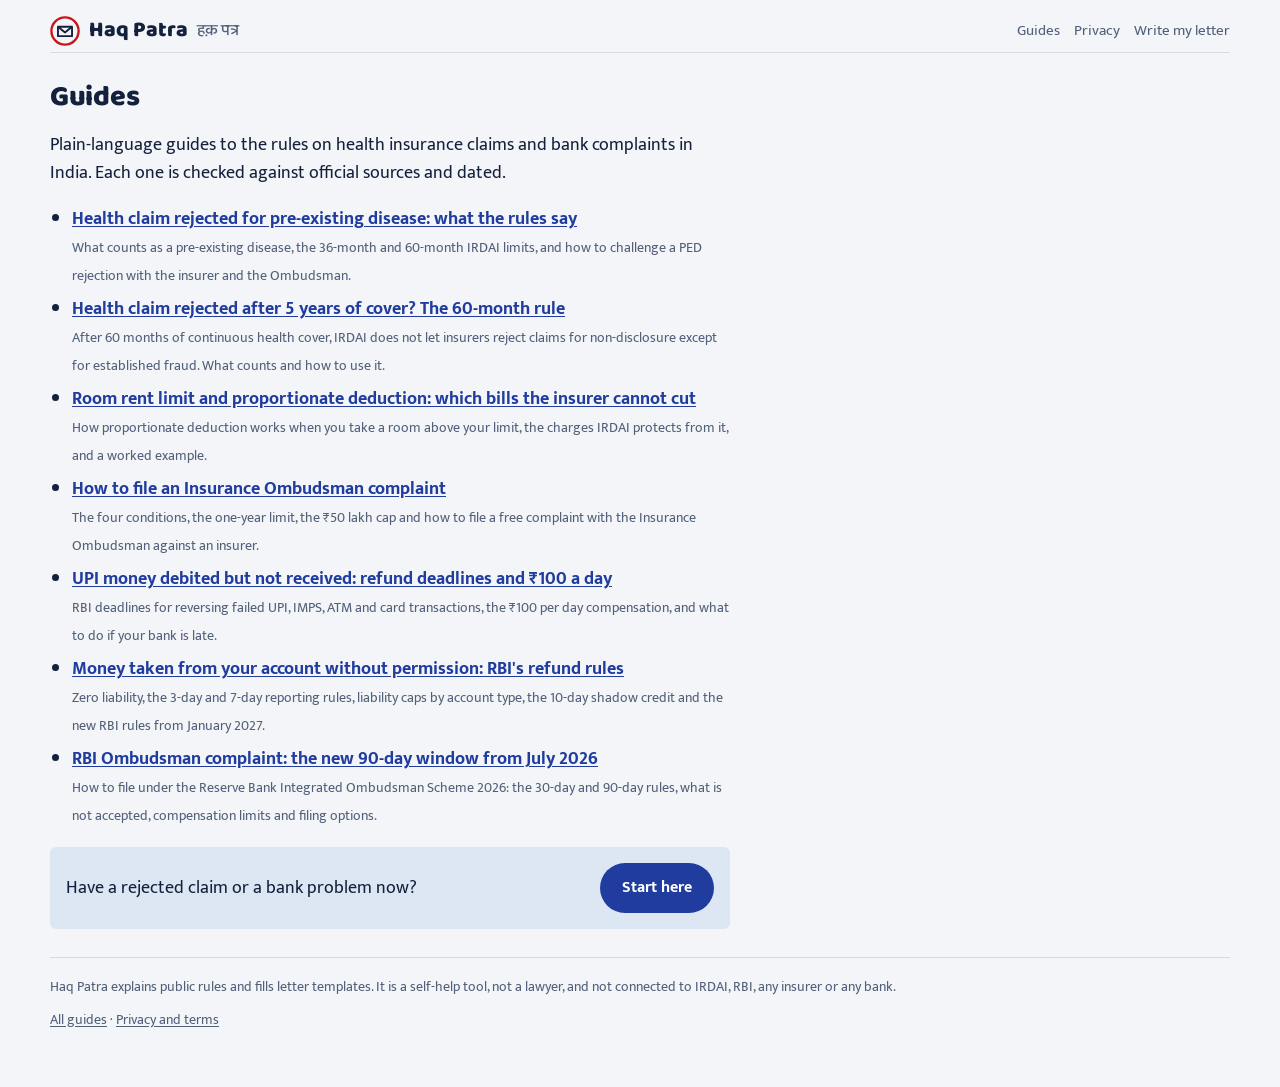
==== commit 03a8d552: "Logo and fresh visits start at home; full-width two-column layouts on wide screens Co-Authored-By: C" ====
--- a/public/guides/index.html
+++ b/public/guides/index.html
@@ -13,7 +13,7 @@
 <meta property="og:url" content="https://haqpatra.pages.dev/guides/">
 <link rel="preconnect" href="https://fonts.googleapis.com"><link rel="preconnect" href="https://fonts.gstatic.com" crossorigin>
 <link rel="stylesheet" href="https://fonts.googleapis.com/css2?family=Baloo+2:wght@500;700;800&family=Mukta:wght@400;500;700&family=Tiro+Devanagari+Hindi&display=swap">
-<link rel="stylesheet" href="../assets/app.css">
+<link rel="stylesheet" href="../assets/app.css?v=1063a872">
 <style>
 .g{display:flex;flex-direction:column;gap:18px;max-width:68ch}
 .g h1{font-size:1.8rem}
@@ -50,6 +50,6 @@
     <p><a href="../guides/">All guides</a> · <a href="../privacy.html">Privacy and terms</a><span data-contact> · Contact: <span class="contact-email"></span></span></p>
   </footer>
 </div>
-<script src="../assets/site.js" defer></script>
+<script src="../assets/site.js?v=9bb658c9" defer></script>
 </body>
 </html>
--- a/public/assets/app.css
+++ b/public/assets/app.css
@@ -29,7 +29,7 @@
 body{margin:0;background:var(--paper);color:var(--ink);font-family:var(--f-body);font-size:17.5px;line-height:1.6;
   padding-left:max(16px, env(safe-area-inset-left, 0px));padding-right:max(16px, env(safe-area-inset-right, 0px))}
 [hidden]{display:none!important}
-.wrap{max-width:720px;margin:0 auto;padding-block:10px 56px;display:flex;flex-direction:column;gap:24px}
+.wrap{max-width:1180px;margin:0 auto;padding-block:10px 56px;display:flex;flex-direction:column;gap:24px}
 h1,h2,h3{line-height:1.2;text-wrap:balance;margin:0;font-family:var(--f-display)}
 h1{font-weight:800;font-size:clamp(1.55rem,4.6vw + .5rem,2.6rem);letter-spacing:-.01em;line-height:1.12}
 h2{font-weight:700;font-size:clamp(1.4rem,4.6vw,1.75rem)}
@@ -150,6 +150,7 @@
 
 /* result: what the rules say */
 .result h3{margin-top:10px;font-size:1.3rem}
+.result>section{display:flex;flex-direction:column;gap:14px}
 .checks{display:flex;flex-direction:column;gap:10px}
 .check{display:grid;grid-template-columns:auto 1fr;gap:4px 12px;padding:14px 14px 14px 12px;border-radius:12px;background:var(--sheet);border:1px solid var(--line);border-left:5px solid var(--line-2)}
 .check .pill{align-self:start;justify-self:start;display:inline-flex;align-items:center;gap:6px;font-size:.8rem;font-weight:700;padding:3px 10px 3px 6px;border-radius:99px;white-space:nowrap}
@@ -191,7 +192,7 @@
 .cl{display:grid;grid-template-columns:7.5em 1fr auto;gap:8px;font-size:.94rem;align-items:baseline;padding-top:6px;border-top:1px dashed var(--line)}
 .cl-l{color:var(--muted)}
 .cl-v{overflow-wrap:anywhere;min-width:0}
-@media (max-width:420px){.cl{grid-template-columns:1fr auto}.cl-l{grid-column:1/-1;font-size:.8rem}}
+@media (max-width:420px){.cl{grid-template-columns:5.6em minmax(0,1fr) auto;gap:6px;font-size:.9rem}.cl-l{font-size:.8rem}}
 .verified{font-size:.8rem;color:var(--ok)}
 
 /* result: letters */
@@ -228,3 +229,30 @@
   .postmark{animation:thump .5s cubic-bezier(.2,1.4,.4,1) .25s both}
   @keyframes thump{from{opacity:0;transform:rotate(-12deg) scale(1.5)}to{opacity:1;transform:rotate(-12deg) scale(1)}}
 }
+
+/* wide screens: use the width, two sections in a row, less scrolling */
+.home{display:flex;flex-direction:column;gap:22px}
+.home-l{display:flex;flex-direction:column;gap:20px}
+.panel{width:100%;max-width:820px}
+.panel.result{max-width:none}
+@media (min-width:640px){
+  .choices{display:grid;grid-template-columns:1fr 1fr}
+  .choices .choice.dk{grid-column:auto}
+}
+@media (min-width:960px){
+  .home{display:grid;grid-template-columns:minmax(0,1fr) minmax(0,1fr);gap:48px;align-items:start;padding-top:10px}
+  .home .inland{margin-top:58px}
+  .home .lead{font-size:1.05rem}
+  .panel.q,.panel.review-panel{max-width:960px}
+  .q .grid{grid-template-columns:repeat(3,minmax(0,1fr))}
+  dl.review{grid-template-columns:minmax(0,.8fr) minmax(0,1.2fr) minmax(0,.8fr) minmax(0,1.2fr)}
+  dl.review dt:nth-of-type(2),dl.review dt:nth-of-type(2)+dd{border-top:0}
+  .result{display:grid;grid-template-columns:minmax(0,1fr) minmax(0,1.6fr);gap:22px 36px;align-items:start}
+  .result>.row.between:first-child,.result>.r-sum,.result>.note,.result>.r-checks,.result>.r-letters,.result>.r-end{grid-column:1/-1}
+  .result>section{display:flex;flex-direction:column;gap:14px}
+  .result h3{margin-top:0}
+  .r-checks .checks{display:grid;grid-template-columns:1fr 1fr;gap:12px}
+  .r-letters .sheet{max-width:860px}
+  footer.fine ul{grid-template-columns:1fr 1fr}
+}
+@media (min-width:1100px){ .r-checks .checks{grid-template-columns:repeat(3,minmax(0,1fr))} .r-contacts .cards{grid-template-columns:1fr 1fr} .r-contacts .cl{grid-template-columns:minmax(0,1fr) auto;gap:0 8px} .r-contacts .cl-l{grid-column:1/-1;font-size:.8rem} }
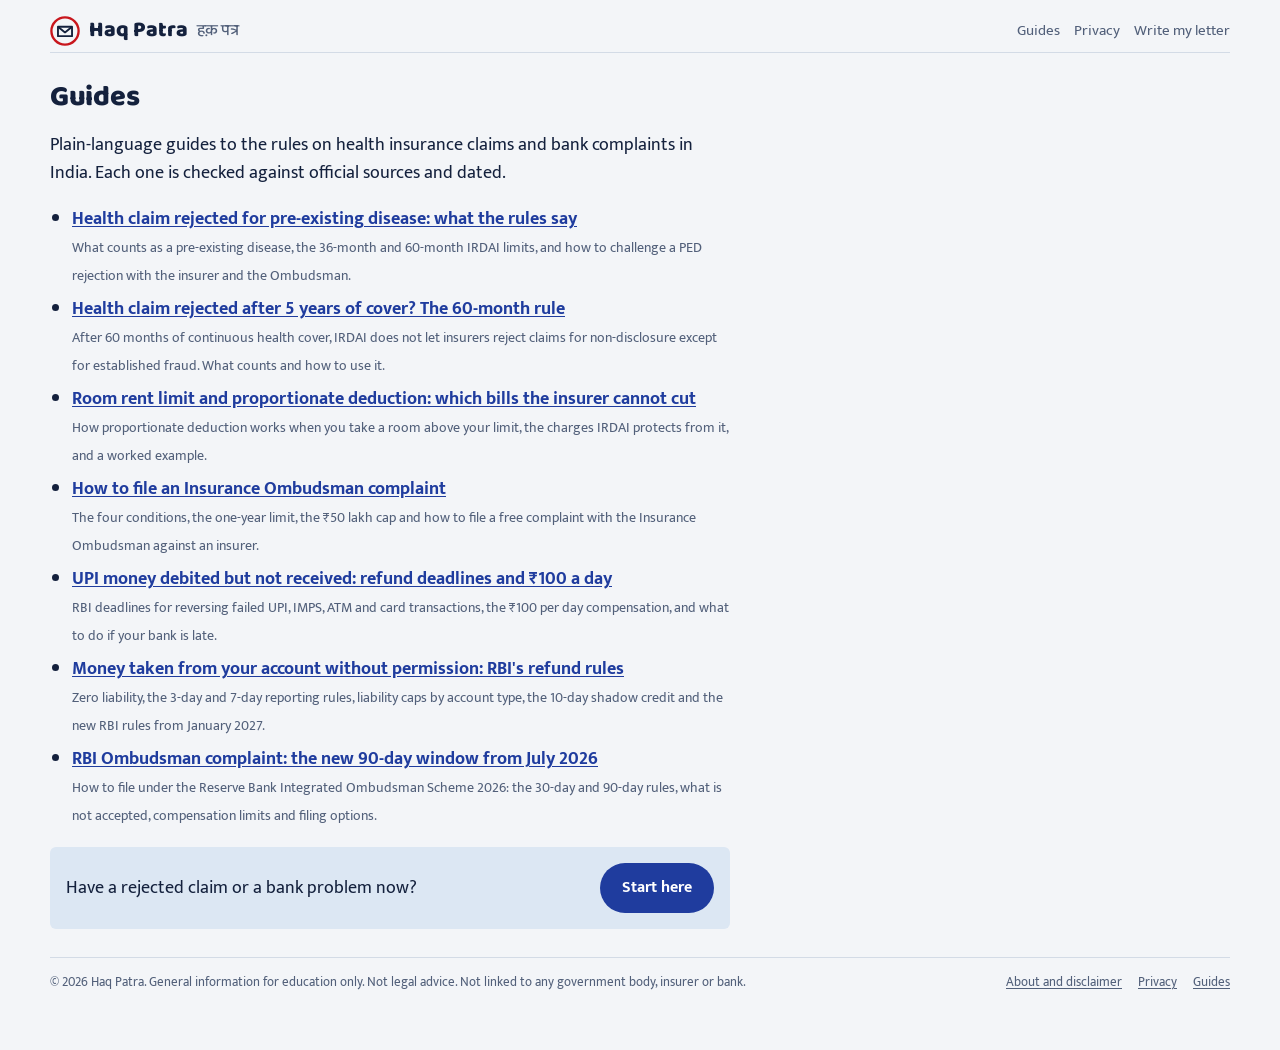
==== commit fcdef4c2: "Disclaimer and About page, one-line footer, calmer fraud strip, shorter headline, time note Co-Autho" ====
--- a/public/guides/index.html
+++ b/public/guides/index.html
@@ -13,7 +13,7 @@
 <meta property="og:url" content="https://haqpatra.pages.dev/guides/">
 <link rel="preconnect" href="https://fonts.googleapis.com"><link rel="preconnect" href="https://fonts.gstatic.com" crossorigin>
 <link rel="stylesheet" href="https://fonts.googleapis.com/css2?family=Baloo+2:wght@500;700;800&family=Mukta:wght@400;500;700&family=Tiro+Devanagari+Hindi&display=swap">
-<link rel="stylesheet" href="../assets/app.css?v=1063a872">
+<link rel="stylesheet" href="../assets/app.css?v=914f666f">
 <style>
 .g{display:flex;flex-direction:column;gap:18px;max-width:68ch}
 .g h1{font-size:1.8rem}
@@ -46,10 +46,10 @@
     <div class="cta"><p>Have a rejected claim or a bank problem now?</p><a class="btn" href="../index.html">Start here</a></div>
   </main>
   <footer class="fine">
-    <p>Haq Patra explains public rules and fills letter templates. It is a self-help tool, not a lawyer, and not connected to IRDAI, RBI, any insurer or any bank.</p>
-    <p><a href="../guides/">All guides</a> · <a href="../privacy.html">Privacy and terms</a><span data-contact> · Contact: <span class="contact-email"></span></span></p>
+    <p>&copy; 2026 Haq Patra. General information for education only. Not legal advice. Not linked to any government body, insurer or bank.</p>
+    <nav aria-label="Footer"><a href="../about.html">About and disclaimer</a><a href="../privacy.html">Privacy</a><a href="../guides/">Guides</a><span data-contact hidden><span class="contact-email"></span></span></nav>
   </footer>
 </div>
-<script src="../assets/site.js?v=9bb658c9" defer></script>
+<script src="../assets/site.js?v=a1b9fe0f" defer></script>
 </body>
 </html>
--- a/public/assets/app.css
+++ b/public/assets/app.css
@@ -56,11 +56,13 @@
 
 /* home */
 #app{display:flex;flex-direction:column;gap:22px;min-width:0}
-.sos{display:flex;flex-wrap:wrap;align-items:center;justify-content:space-between;gap:8px 14px;border:1.5px solid var(--post);background:var(--post-soft);border-radius:12px;padding:10px 12px 10px 14px;font-size:.95rem}
-.sos{flex-wrap:nowrap}
+.sos{display:flex;flex-wrap:nowrap;align-items:center;justify-content:space-between;gap:12px;background:var(--sheet);border:1px solid var(--line);border-left:4px solid var(--post);border-radius:10px;padding:8px 8px 8px 14px;font-size:.92rem}
 .sos p{flex:1 1 0;min-width:0;line-height:1.4}
-.sos b{color:var(--stop)}
-.sos a.call{flex:none;display:inline-flex;align-items:center;gap:8px;background:var(--post);color:#fff;text-decoration:none;font-weight:700;border-radius:99px;padding:8px 16px;min-height:44px;font-size:1rem}
+.sos b{color:var(--ink);font-weight:700}
+.sos span{color:var(--muted)}
+@media (max-width:560px){.sos span{display:none}}
+.sos a.call{flex:none;display:inline-flex;align-items:center;gap:7px;background:var(--post);color:#fff;text-decoration:none;font-weight:700;border-radius:99px;padding:6px 14px;min-height:40px;font-size:.95rem}
+.sos a.call svg{width:16px;height:16px}
 .sos a.call svg{width:18px;height:18px}
 .hero{display:flex;flex-direction:column;gap:12px}
 .lead{color:var(--muted);font-size:1rem;max-width:62ch}
@@ -71,7 +73,10 @@
 /* the inland letter sheet that holds the three ways to start */
 .inland{position:relative;background:var(--inland);border-radius:6px;padding:26px 16px 18px;margin-top:6px;box-shadow:var(--shadow)}
 .inland::before{content:"";position:absolute;left:10px;right:10px;top:8px;border-top:2px dashed var(--inland-edge)}
-.inland h2{font-size:1.3rem;padding-right:96px;margin-bottom:14px}
+.inland h2{font-size:1.3rem;padding-right:96px}
+.inland .time{font-size:.92rem;color:var(--muted);margin:2px 0 14px;padding-right:96px}
+.disc{font-size:.8rem;color:var(--muted);line-height:1.45;margin-top:12px}
+.disc a{color:var(--muted)}
 .postmark{position:absolute;top:-14px;right:10px;width:104px;height:104px;color:var(--post);transform:rotate(-12deg);pointer-events:none}
 .postmark svg{width:100%;height:100%;overflow:visible}
 .starts{display:flex;flex-direction:column;gap:10px}
@@ -208,8 +213,9 @@
 .letter{white-space:pre-wrap;overflow-wrap:anywhere;font-size:1rem;line-height:1.7;margin:0;font-family:var(--f-letter)}
 .ad-slot{min-height:100px;display:flex;flex-direction:column;gap:4px}
 .ad-label{font-size:.75rem;color:var(--muted)}
-footer.fine{border-top:1px solid var(--line);padding-top:18px;display:flex;flex-direction:column;gap:10px;font-size:.88rem;color:var(--muted)}
-footer.fine ul{margin:0;padding-left:18px;display:grid;gap:4px}
+footer.fine{border-top:1px solid var(--line);padding-top:14px;display:flex;flex-wrap:wrap;align-items:baseline;justify-content:space-between;gap:6px 20px;font-size:.84rem;color:var(--muted)}
+footer.fine p{margin:0}
+footer.fine nav{display:flex;flex-wrap:wrap;gap:4px 16px}
 footer.fine a{color:var(--muted)}
 
 @media (min-width:700px){
@@ -233,8 +239,7 @@
 /* wide screens: use the width, two sections in a row, less scrolling */
 .home{display:flex;flex-direction:column;gap:22px}
 .home-l{display:flex;flex-direction:column;gap:20px}
-.panel{width:100%;max-width:820px}
-.panel.result{max-width:none}
+.panel{width:100%;min-width:0}
 @media (min-width:640px){
   .choices{display:grid;grid-template-columns:1fr 1fr}
   .choices .choice.dk{grid-column:auto}
@@ -243,7 +248,6 @@
   .home{display:grid;grid-template-columns:minmax(0,1fr) minmax(0,1fr);gap:48px;align-items:start;padding-top:10px}
   .home .inland{margin-top:58px}
   .home .lead{font-size:1.05rem}
-  .panel.q,.panel.review-panel{max-width:960px}
   .q .grid{grid-template-columns:repeat(3,minmax(0,1fr))}
   dl.review{grid-template-columns:minmax(0,.8fr) minmax(0,1.2fr) minmax(0,.8fr) minmax(0,1.2fr)}
   dl.review dt:nth-of-type(2),dl.review dt:nth-of-type(2)+dd{border-top:0}
@@ -253,6 +257,24 @@
   .result h3{margin-top:0}
   .r-checks .checks{display:grid;grid-template-columns:1fr 1fr;gap:12px}
   .r-letters .sheet{max-width:860px}
-  footer.fine ul{grid-template-columns:1fr 1fr}
 }
 @media (min-width:1100px){ .r-checks .checks{grid-template-columns:repeat(3,minmax(0,1fr))} .r-contacts .cards{grid-template-columns:1fr 1fr} .r-contacts .cl{grid-template-columns:minmax(0,1fr) auto;gap:0 8px} .r-contacts .cl-l{grid-column:1/-1;font-size:.8rem} }
+
+/* side column: guidance next to writing and upload, answers so far next to each question */
+.split{display:flex;flex-direction:column;gap:24px}
+.side{display:none}
+.side-card{background:var(--sheet);border:1px solid var(--line);border-radius:12px;padding:16px 18px;display:flex;flex-direction:column;gap:10px}
+.side-card h3{font-size:1.1rem}
+.inland-lite{background:var(--inland);border:0;border-radius:6px}
+.steps3{margin:0;padding-left:22px;display:grid;gap:8px;font-size:.95rem}
+.steps3 li::marker{font-family:var(--f-display);font-weight:800;color:var(--post)}
+.side-tip{font-size:.9rem;color:var(--muted);border-left:3px solid var(--act);padding-left:12px}
+dl.sofar{margin:0;display:grid;grid-template-columns:1fr;gap:2px}
+dl.sofar dt{font-size:.8rem;color:var(--muted);margin-top:6px}
+dl.sofar dd{margin:0;font-weight:600;font-size:.95rem;overflow-wrap:anywhere}
+@media (min-width:960px){
+  .split{display:grid;grid-template-columns:minmax(0,1fr) 340px;gap:44px;align-items:start}
+  .side{display:flex;flex-direction:column;gap:16px;position:sticky;top:16px}
+}
+
+@media (max-width:959px){ .home .lead{display:none} }
